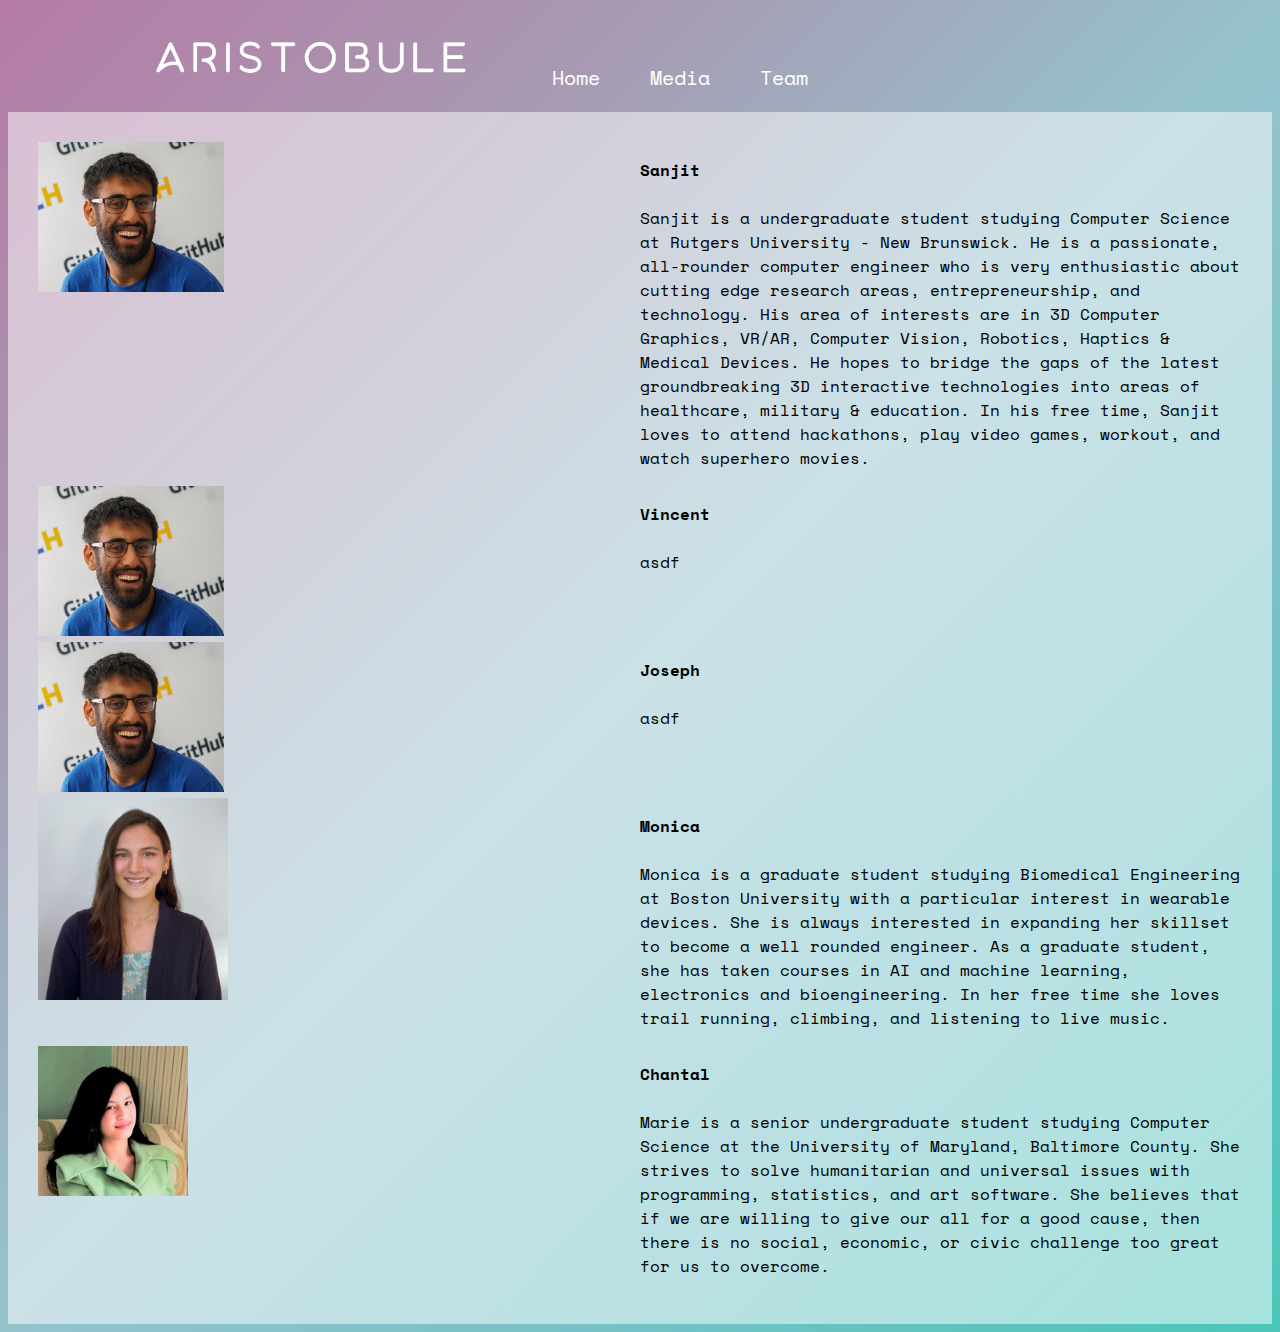
==== team.html @ 74e592e9 "Update team.html" ====
<!DOCTYPE html>
<html>
  
<head>
<title>ARISTOBULE</title>
  <link href="style.css" rel="stylesheet">
  
  <!-- Google Font -->
  <link href="https://fonts.googleapis.com/css2?family=Space+Mono:ital,wght@0,400;0,700;1,400;1,700&display=swap" rel="stylesheet">
  
  <!--   Font Awesome -->
  <link rel="stylesheet" href="https://pro.fontawesome.com/releases/v5.10.0/css/all.css" integrity="sha384-AYmEC3Yw5cVb3ZcuHtOA93w35dYTsvhLPVnYs9eStHfGJvOvKxVfELGroGkvsg+p" crossorigin="anonymous"/>
</head>

  <body>
  
  <div class="menu">
    <a class="logo" href="index.html">
      <img src="assets/ARISTOBULE-white.png" style="max-width: 35%; max-height: 35%;">
    </a>
    
    <a href="index.html">Home</a>
    <a href="media.html">Media</a>
    <a class="active" href="team.html">Team</a>
    
    <div class="menu-right">
      <i class="fab fa-facebook"></i>
      <i class="fab fa-twitter"></i>
      <i class="fab fa-instagram"></i>
    </div>
    
  </div>
  
  <div class="container-a">
  
    <div class="team-box">
        
    <div class="row">
      <div class="column-2">
        <img src="assets/sanjit_profile.jpg" style="max-height: 150px;">
      </div>
      <div class="column-2">
        <p>
          <b>Sanjit</b>
          <br><br>
          Sanjit is a undergraduate student studying Computer Science at Rutgers University - New Brunswick. He is a passionate, all-rounder computer engineer who is very enthusiastic about cutting edge research areas, entrepreneurship, and technology. His area of interests are in 3D Computer Graphics, VR/AR, Computer Vision, Robotics, Haptics & Medical Devices. He hopes to bridge the gaps of the latest groundbreaking 3D interactive technologies into areas of healthcare, military & education. In his free time, Sanjit loves to attend hackathons, play video games, workout, and watch superhero movies.
        </p>
      </div>    
    </div>
      
      <div class="row">
      <div class="column-2">
        <img src="assets/sanjit_profile.jpg" style="max-height: 150px;">
      </div>
      <div class="column-2">
        <p>
          <b>Vincent</b>
          <br><br>
           asdf
        </p>
      </div>    
    </div>
      
      <div class="row">
      <div class="column-2">
        <img src="assets/sanjit_profile.jpg" style="max-height: 150px;">
      </div>
      <div class="column-2">
        <p>
          <b>Joseph</b>
          <br><br>
           asdf
        </p>
      </div>    
    </div>
      
      <div class="row">
      <div class="column-2">
        <img src="assets/MM_headshot.jpg" style="width: 190px;">
      </div>
      <div class="column-2">
        <p>
          <b>Monica</b>
          <br><br>
           Monica is a graduate student studying Biomedical Engineering at Boston University with a particular interest in wearable devices. She is always interested in expanding her skillset to become a well rounded engineer. As a graduate student, she has taken courses in AI and machine learning, electronics and bioengineering. In her free time she loves trail running, climbing, and listening to live music.
        </p>
      </div>    
    </div>
      
      <div class="row">
      <div class="column-2">
        <img src="assets/marie_profile.jpg" style="max-height: 150px;">
      </div>
      <div class="column-2">
        <p>
          <b>Chantal</b>
          <br><br>
           Marie is a senior undergraduate student studying Computer Science at the University of Maryland, Baltimore County. She strives to solve humanitarian and universal issues with programming, statistics, and art software. She believes that if we are willing to give our all for a good cause, then there is no social, economic, or civic challenge too great for us to overcome.
        </p>
      </div>    
    </div>
      
    </div>
  </div>
  
</body>
  
</html>
---- style.css ----
body {
  background: linear-gradient(-45deg, #4BC6B9, #73C1C6, #96C3CE, #A79AB2, #B57BA6);
  animation: gradient 15s ease infinite;
  font-family: 'Space Mono', monospace;
}

@keyframes gradient {
  0% { background-position: 0% 50%; }
  50% { background-position: 100% 50%; }
  100% { background-position: 0% 50%; }
}

/* CARDS */

.container-a {
  display:flex;
  margin:0;
  padding:0;
  min-height: 100vh;
  background: rgba(255, 255, 255, 0.5);
  justify-content: center;
  align-items: center;
  font-family: arial;
  font-family: 'Space Mono', monospace;
}

.container{
  width: 1000px;
  position: relative;
  display: flex;
  justify-content: space-between;
  flex-wrap:wrap;
  
}

.container .card{
  position: relative;
}

.container .card .face{
  width:300px;
  height: 200px;
  transition:.4s;
  
}

.container .card .face.face1{
  position: relative;
  background: #333;
  display: flex;
  justify-content: center;
  align-content:center;
  align-items: center;
  z-index: 1;
  transform: translateY(100px);
}

.container .card:hover .face.face1{
  transform: translateY(0);
  box-shadow:
    inset 0 0 60px whitesmoke,
    inset 20px 0 80px #f0f,
    inset -20px 0 80px #0ff,
    inset 20px 0 300px #f0f,
    inset -20px 0 300px #0ff,
    0 0 50px #fff,
    -10px 0 80px #f0f,
    10px 0 80px #0ff;
   
}


.container .card .face.face1 .content{
  opacity: .2;
  transition:  0.5s;
  text-align: center;
}

.container .card:hover .face.face1 .content{
  opacity: 1;
 
}

.container .card .face.face1 .content i{
  font-size: 3em;
  color: white;
  display: inline-block;
   
}

.container .card .face.face1 .content h3{
  font-size: 1em;
  color: white;
  text-align: center;
  

}

.container .card .face.face1 .content a{
   transition: .5s;
}

.container .card .face.face2{
   position: relative;
   background: whitesmoke;
   display: flex;
   align-items: center;
   justify-content: center;
   padding: 20px;
  box-sizing: border-box;
  box-shadow: 0 20px 50px rgba(0,0,0,.8);
  transform: translateY(-100px);
}

.container .card:hover .face.face2{
    transform: translateY(0);


}

.container .card .face.face2 .content p, a{
  font-size: 10pt;
  margin: 0 ;
  padding: 0;
  color:#333;
}

.container .card .face.face2 .content a{
  text-decoration:none;
  color: black;
  box-sizing: border-box;
  outline : 1px dashed #333;
  padding: 10px;
  margin: 15px 0 0;
  display: inline-block;
}

.container .card .face.face2 .content a:hover{
  background: #333 ;
  color: whitesmoke; 
  box-shadow: inset 0px 0px 10px rgba(0,0,0,0.5);
}

/* MENU */

.menu {
  overflow: hidden;
  padding: 20px 100px;
}

.menu a {
  color: #fff;
  text-align: center;
  text-decoration: none;
  font-size: 20px;
  padding: 20px 20px;
}

.menu-right {
  float: right;
  color: white;
  padding-top: 2%;
}

.column-2 {
  float: left;
  width: 50%;
}

.row:after {
  content: "";
  display: table;
  clear: both;
}

.team-box {
  padding: 30px 30px;
}
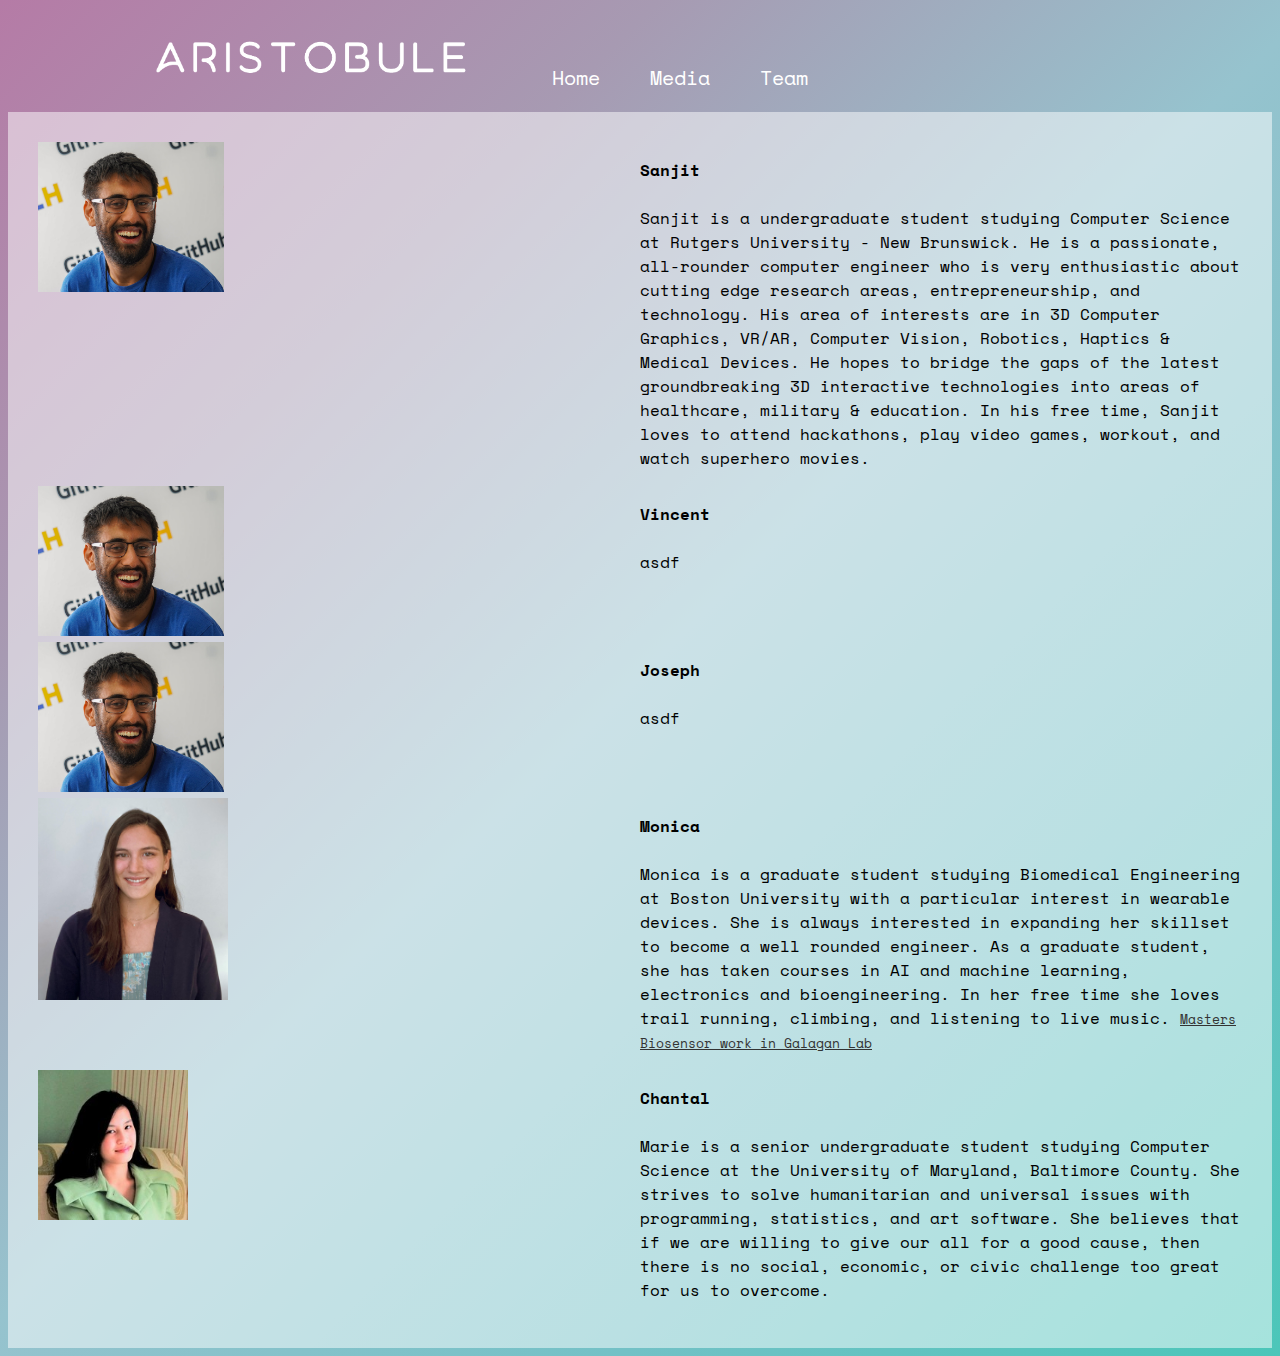
==== commit 6ee581a7: "Update team.html" ====
--- a/team.html
+++ b/team.html
@@ -83,6 +83,7 @@
           <b>Monica</b>
           <br><br>
            Monica is a graduate student studying Biomedical Engineering at Boston University with a particular interest in wearable devices. She is always interested in expanding her skillset to become a well rounded engineer. As a graduate student, she has taken courses in AI and machine learning, electronics and bioengineering. In her free time she loves trail running, climbing, and listening to live music.
+        <a href="https://www.galaganlab.org/biosensors">Masters Biosensor work in Galagan Lab</a>
         </p>
       </div>    
     </div>
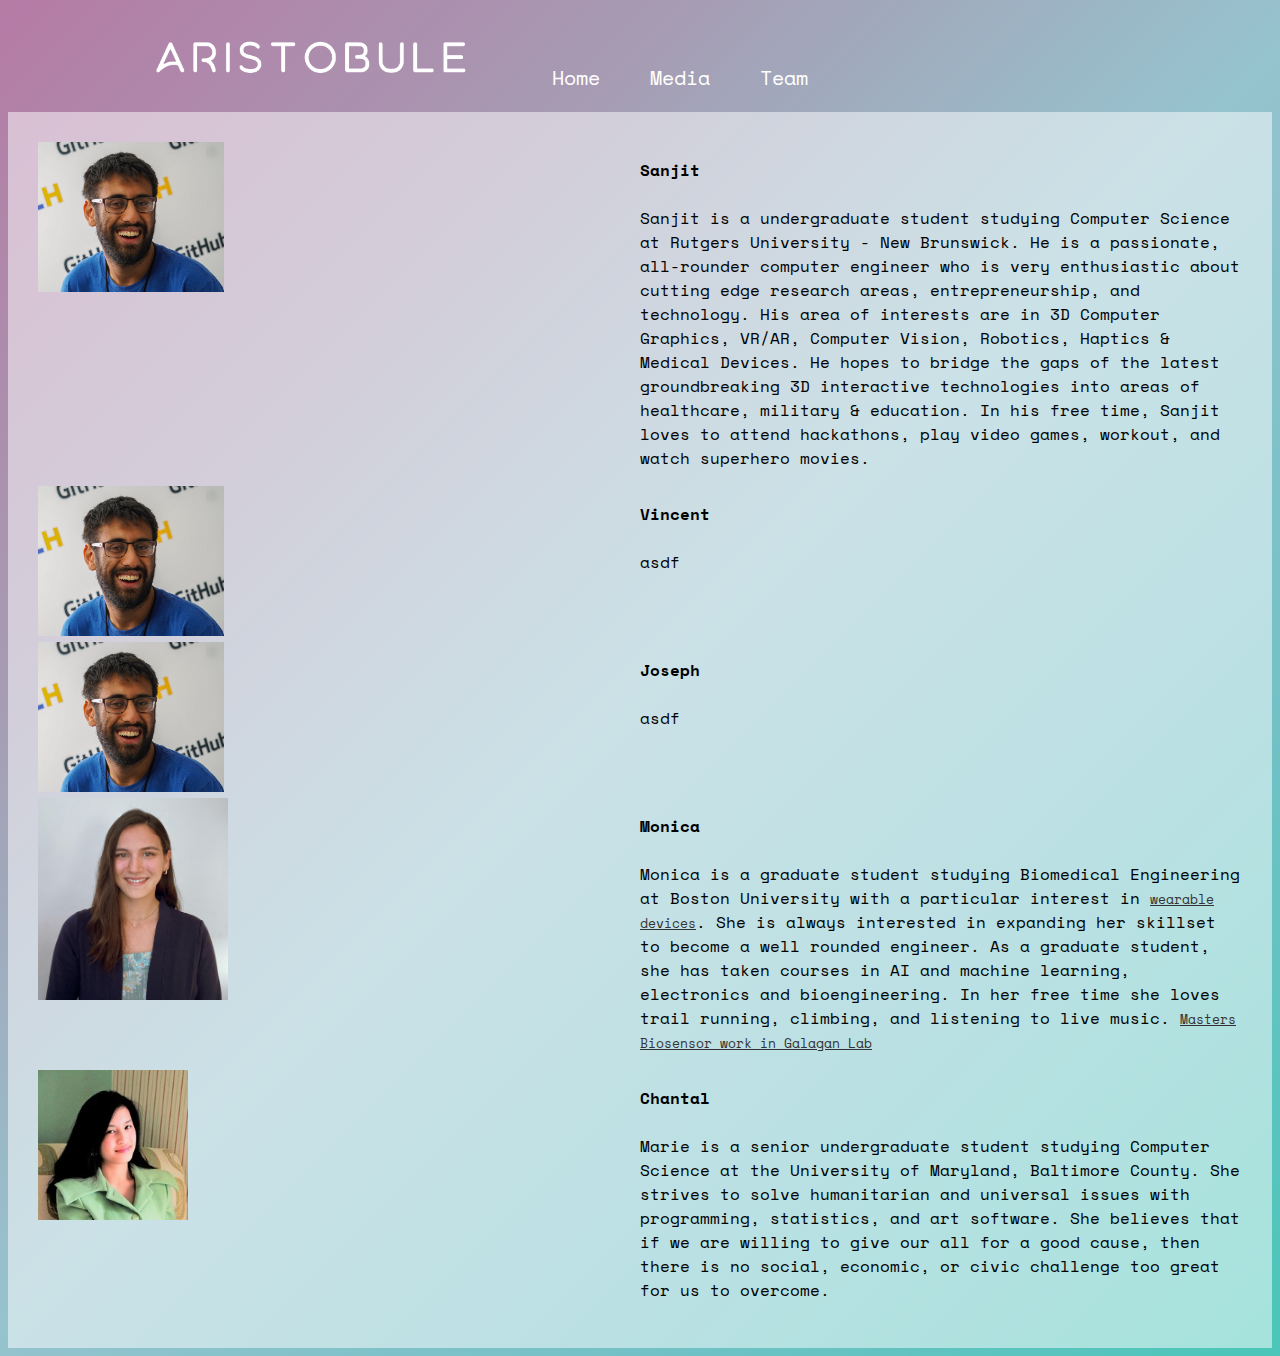
==== commit 372303cc: "Update team.html" ====
--- a/team.html
+++ b/team.html
@@ -82,7 +82,7 @@
         <p>
           <b>Monica</b>
           <br><br>
-           Monica is a graduate student studying Biomedical Engineering at Boston University with a particular interest in wearable devices. She is always interested in expanding her skillset to become a well rounded engineer. As a graduate student, she has taken courses in AI and machine learning, electronics and bioengineering. In her free time she loves trail running, climbing, and listening to live music.
+           Monica is a graduate student studying Biomedical Engineering at Boston University with a particular interest in <a href="https://www.galaganlab.org/biosensors">wearable devices</a>. She is always interested in expanding her skillset to become a well rounded engineer. As a graduate student, she has taken courses in AI and machine learning, electronics and bioengineering. In her free time she loves trail running, climbing, and listening to live music.
         <a href="https://www.galaganlab.org/biosensors">Masters Biosensor work in Galagan Lab</a>
         </p>
       </div>    
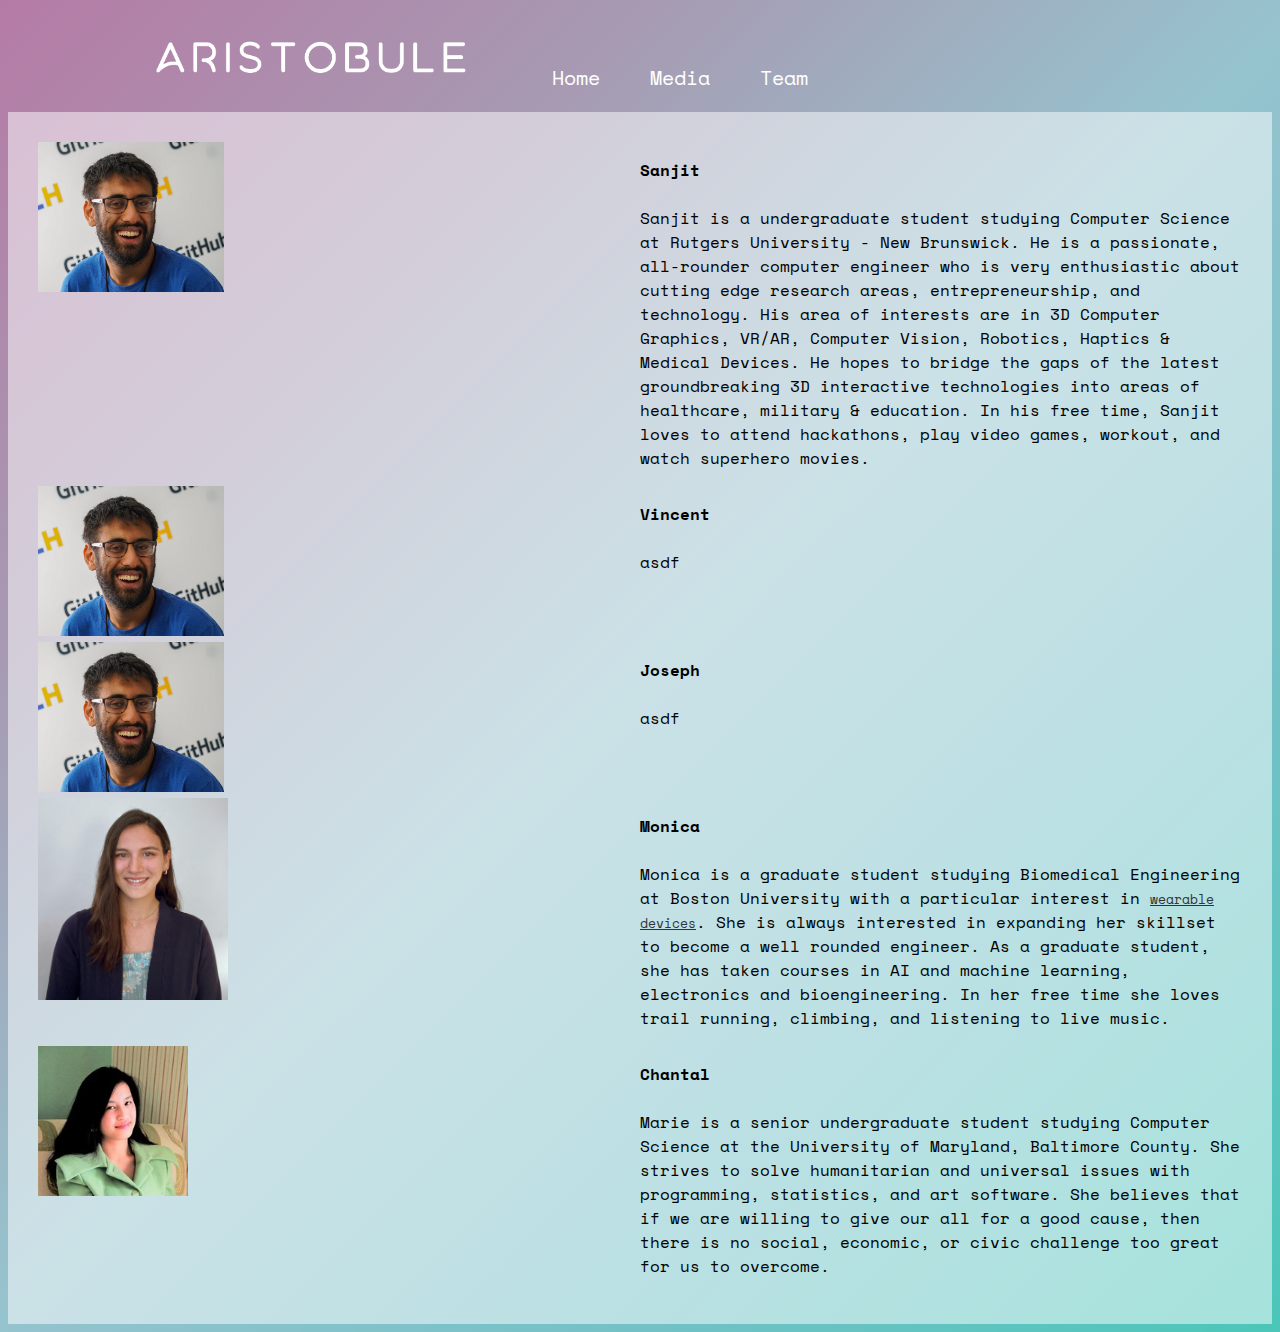
==== commit b65fa24b: "Update team.html" ====
--- a/team.html
+++ b/team.html
@@ -83,7 +83,6 @@
           <b>Monica</b>
           <br><br>
            Monica is a graduate student studying Biomedical Engineering at Boston University with a particular interest in <a href="https://www.galaganlab.org/biosensors">wearable devices</a>. She is always interested in expanding her skillset to become a well rounded engineer. As a graduate student, she has taken courses in AI and machine learning, electronics and bioengineering. In her free time she loves trail running, climbing, and listening to live music.
-        <a href="https://www.galaganlab.org/biosensors">Masters Biosensor work in Galagan Lab</a>
         </p>
       </div>    
     </div>
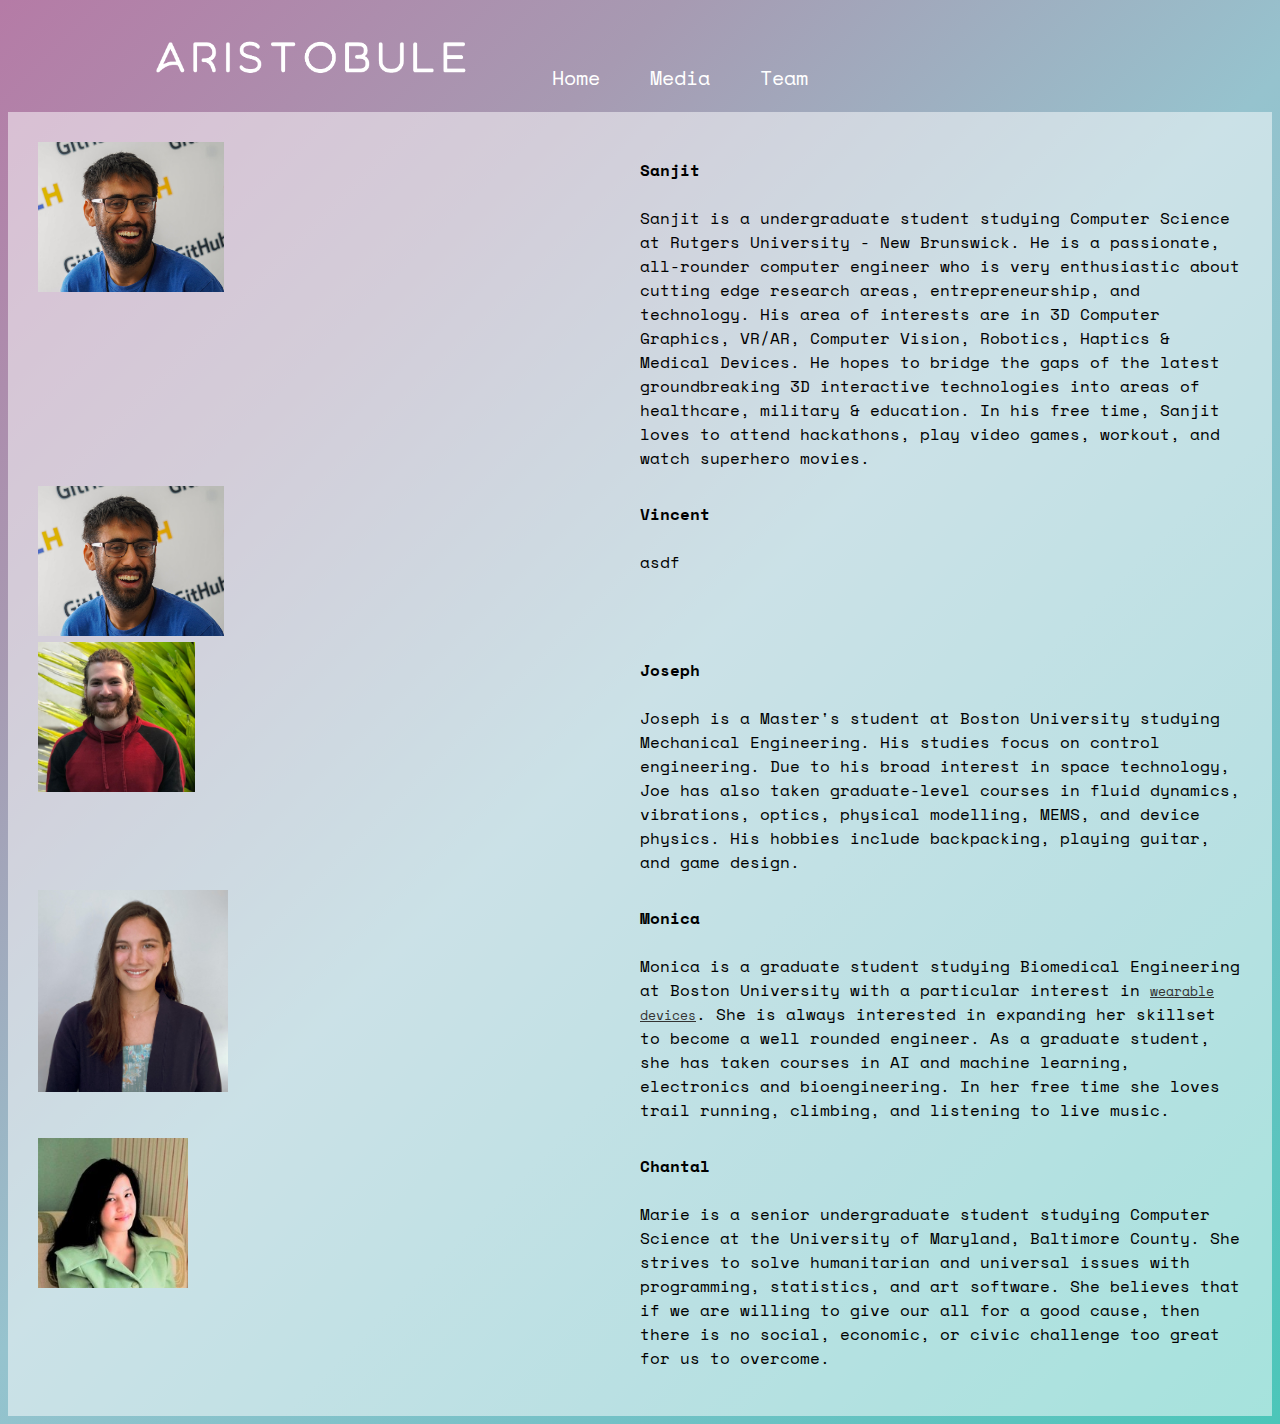
==== commit b4f3e87a: "Joe's bio+propic" ====
--- a/team.html
+++ b/team.html
@@ -63,13 +63,13 @@
       
       <div class="row">
       <div class="column-2">
-        <img src="assets/sanjit_profile.jpg" style="max-height: 150px;">
+        <img src="assets/jbeutel_profilepic.jpg" style="max-height: 150px;">
       </div>
       <div class="column-2">
         <p>
           <b>Joseph</b>
           <br><br>
-           asdf
+           Joseph is a Master's student at Boston University studying Mechanical Engineering. His studies focus on control engineering. Due to his broad interest in space technology, Joe has also taken graduate-level courses in fluid dynamics, vibrations, optics, physical modelling, MEMS, and device physics. His hobbies include backpacking, playing guitar, and game design.
         </p>
       </div>    
     </div>
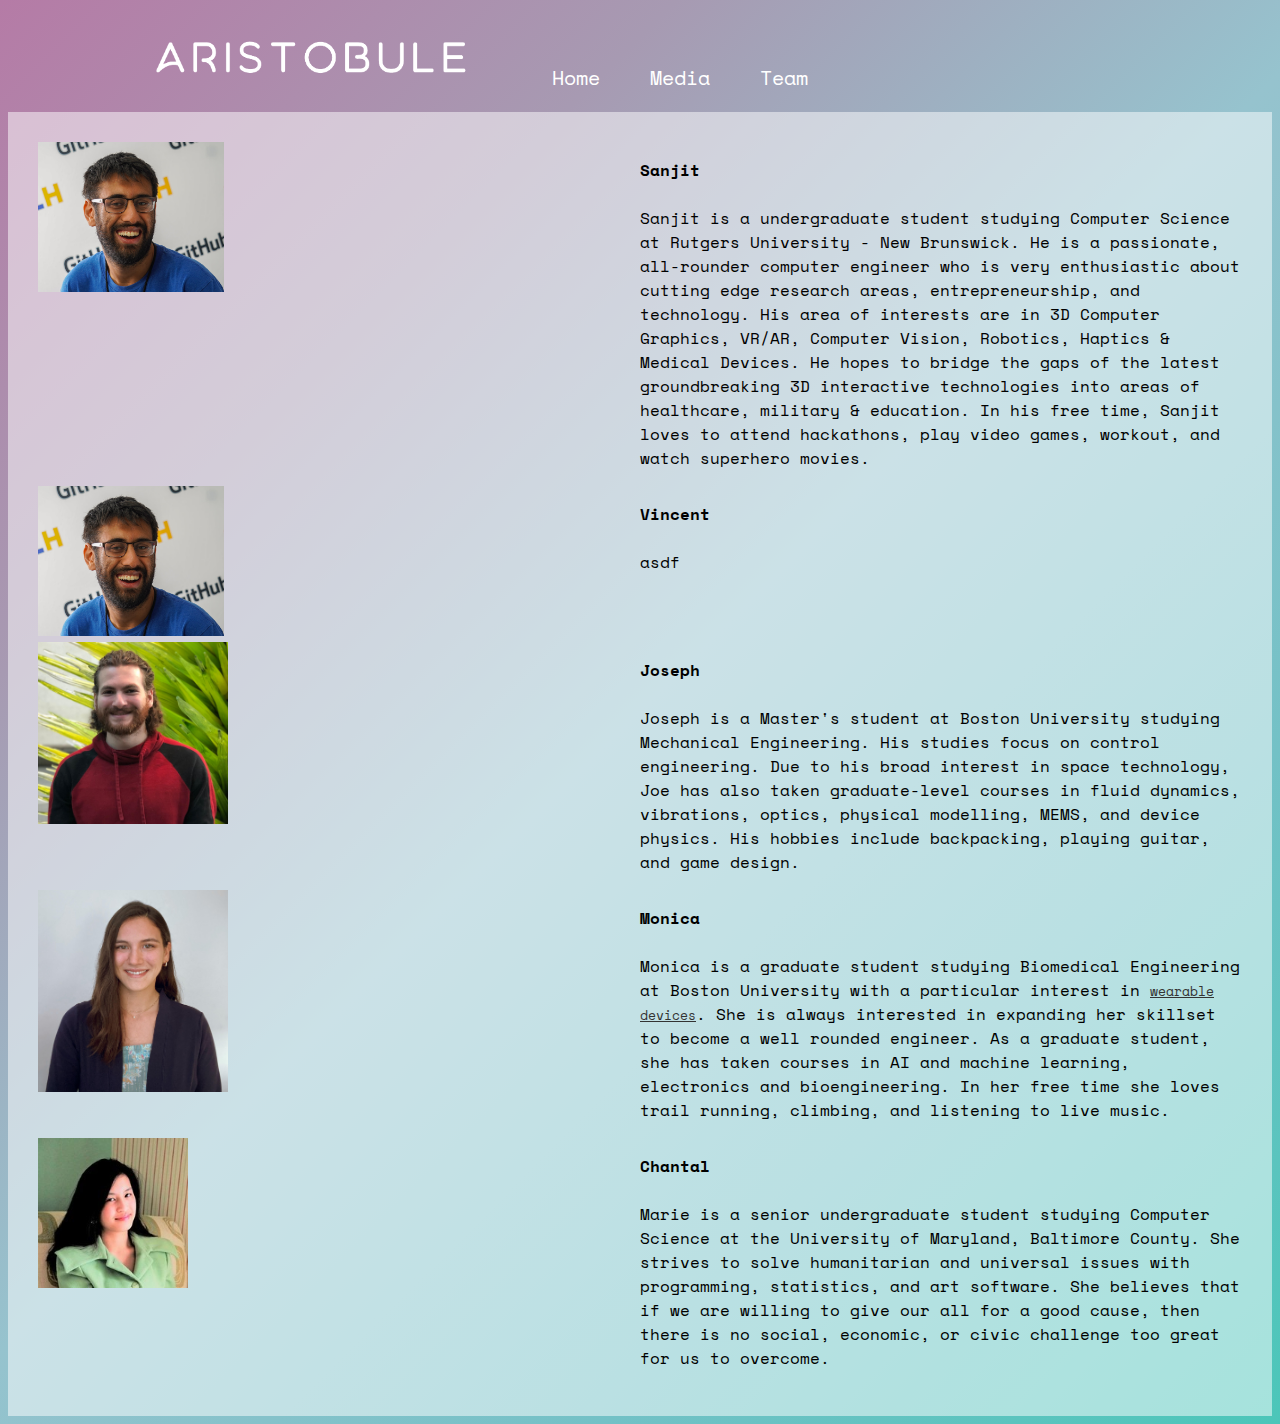
==== commit b4ab56a2: "changed width" ====
--- a/team.html
+++ b/team.html
@@ -63,7 +63,7 @@
       
       <div class="row">
       <div class="column-2">
-        <img src="assets/jbeutel_profilepic.jpg" style="max-height: 150px;">
+        <img src="assets/jbeutel_profilepic.jpg" style="width: 190px;">
       </div>
       <div class="column-2">
         <p>
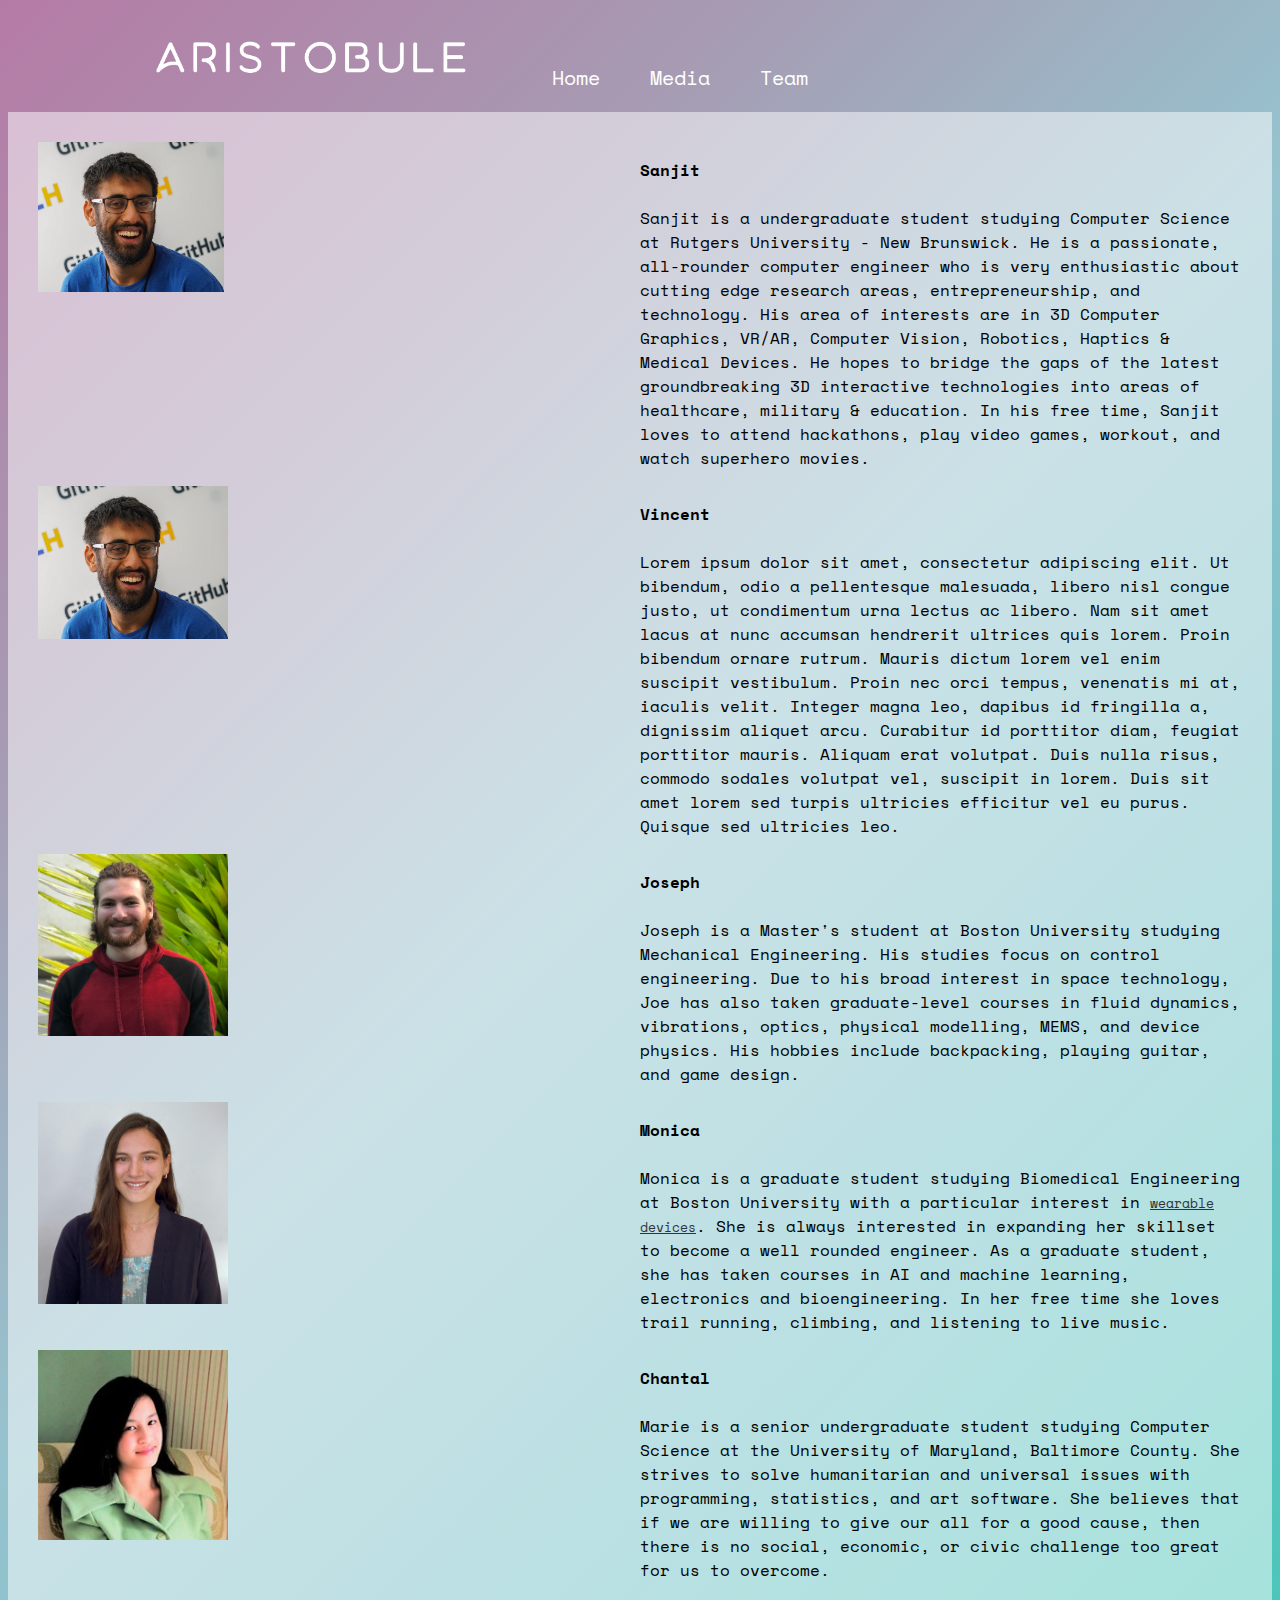
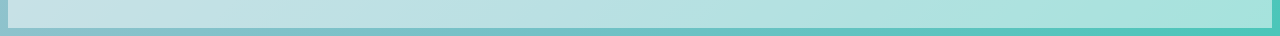
==== commit 73accf5d: "Update team.html" ====
--- a/team.html
+++ b/team.html
@@ -50,13 +50,13 @@
       
       <div class="row">
       <div class="column-2">
-        <img src="assets/sanjit_profile.jpg" style="max-height: 150px;">
+        <img src="assets/sanjit_profile.jpg" style="width: 190px;">
       </div>
       <div class="column-2">
         <p>
           <b>Vincent</b>
           <br><br>
-           asdf
+           Lorem ipsum dolor sit amet, consectetur adipiscing elit. Ut bibendum, odio a pellentesque malesuada, libero nisl congue justo, ut condimentum urna lectus ac libero. Nam sit amet lacus at nunc accumsan hendrerit ultrices quis lorem. Proin bibendum ornare rutrum. Mauris dictum lorem vel enim suscipit vestibulum. Proin nec orci tempus, venenatis mi at, iaculis velit. Integer magna leo, dapibus id fringilla a, dignissim aliquet arcu. Curabitur id porttitor diam, feugiat porttitor mauris. Aliquam erat volutpat. Duis nulla risus, commodo sodales volutpat vel, suscipit in lorem. Duis sit amet lorem sed turpis ultricies efficitur vel eu purus. Quisque sed ultricies leo.
         </p>
       </div>    
     </div>
@@ -89,7 +89,7 @@
       
       <div class="row">
       <div class="column-2">
-        <img src="assets/marie_profile.jpg" style="max-height: 150px;">
+        <img src="assets/marie_profile.jpg" style="width: 190px;">
       </div>
       <div class="column-2">
         <p>
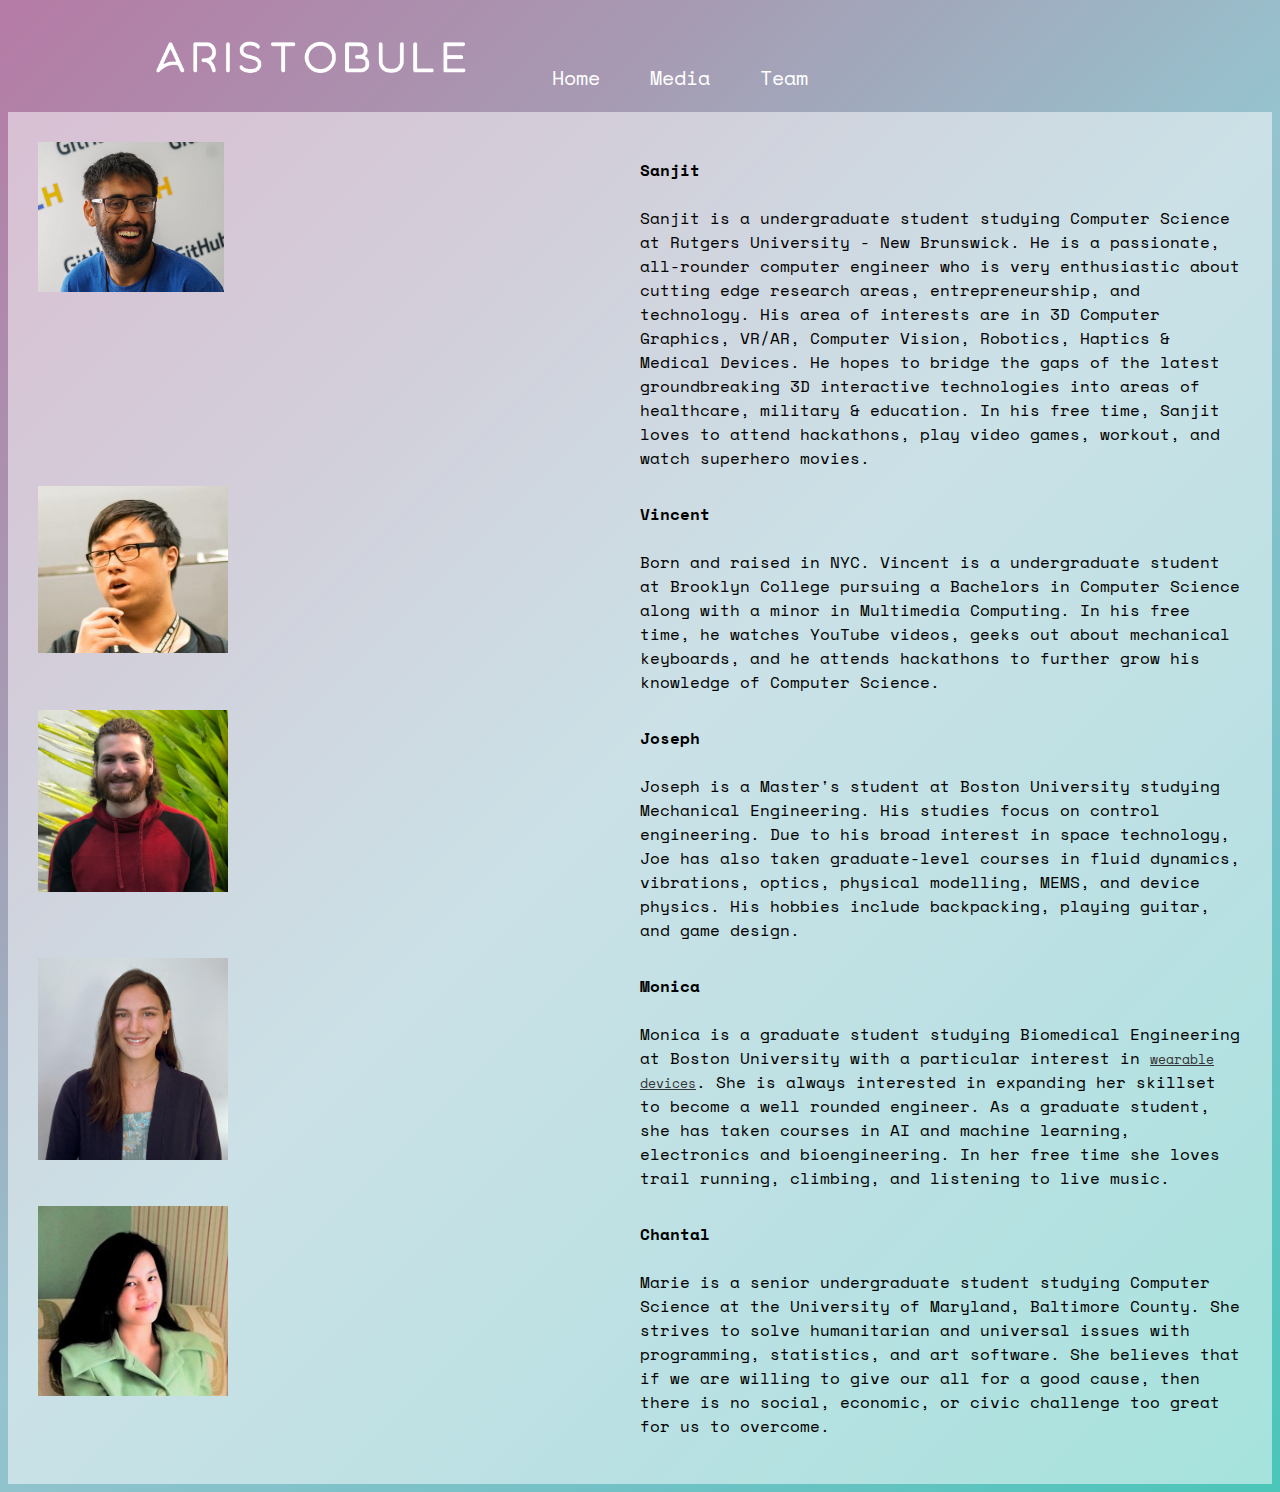
==== commit 11def1c0: "Updated teams page" ====
--- a/team.html
+++ b/team.html
@@ -50,13 +50,13 @@
       
       <div class="row">
       <div class="column-2">
-        <img src="assets/sanjit_profile.jpg" style="width: 190px;">
+        <img src="assets/vincent_profile.jpg" style="width: 190px;">
       </div>
       <div class="column-2">
         <p>
           <b>Vincent</b>
           <br><br>
-           Lorem ipsum dolor sit amet, consectetur adipiscing elit. Ut bibendum, odio a pellentesque malesuada, libero nisl congue justo, ut condimentum urna lectus ac libero. Nam sit amet lacus at nunc accumsan hendrerit ultrices quis lorem. Proin bibendum ornare rutrum. Mauris dictum lorem vel enim suscipit vestibulum. Proin nec orci tempus, venenatis mi at, iaculis velit. Integer magna leo, dapibus id fringilla a, dignissim aliquet arcu. Curabitur id porttitor diam, feugiat porttitor mauris. Aliquam erat volutpat. Duis nulla risus, commodo sodales volutpat vel, suscipit in lorem. Duis sit amet lorem sed turpis ultricies efficitur vel eu purus. Quisque sed ultricies leo.
+           Born and raised in NYC. Vincent is a undergraduate student at Brooklyn College pursuing a Bachelors in Computer Science along with a minor in Multimedia Computing. In his free time, he watches YouTube videos, geeks out about mechanical keyboards, and he attends hackathons to further grow his knowledge of Computer Science.
         </p>
       </div>    
     </div>
